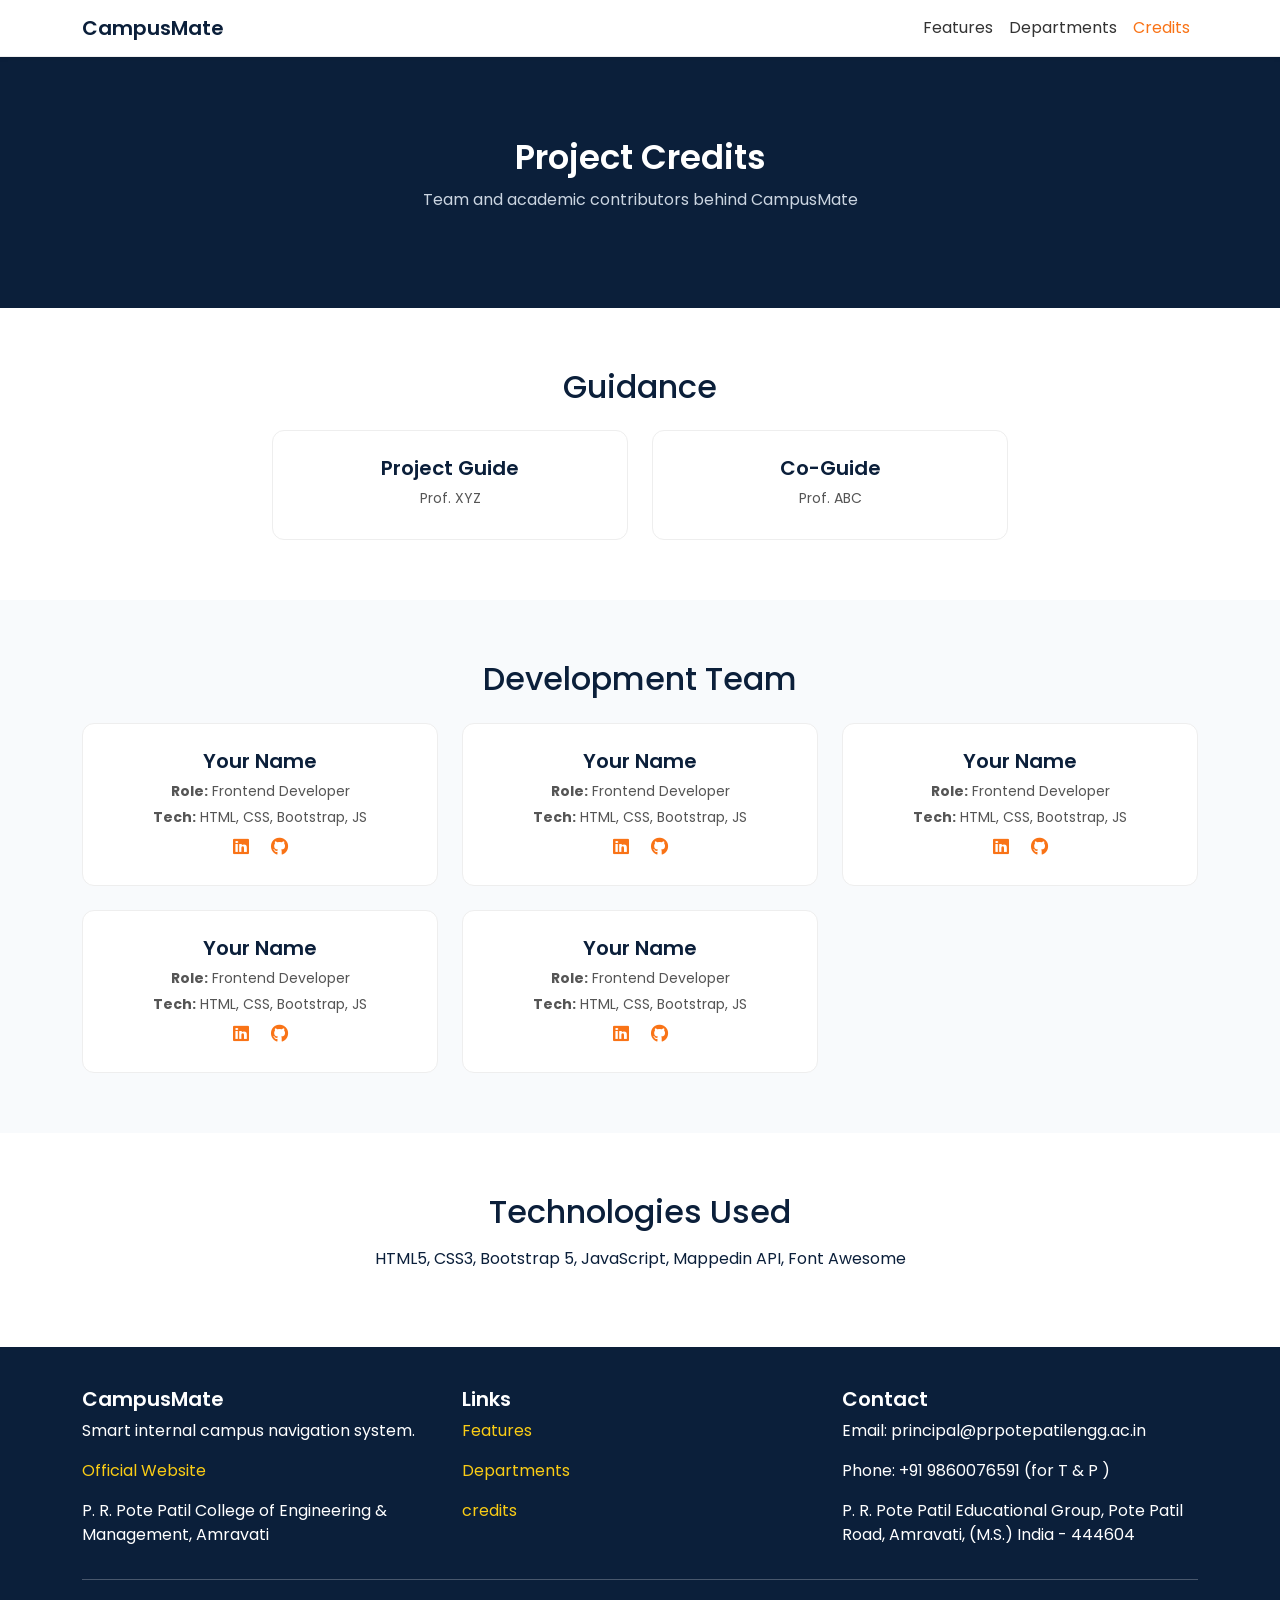
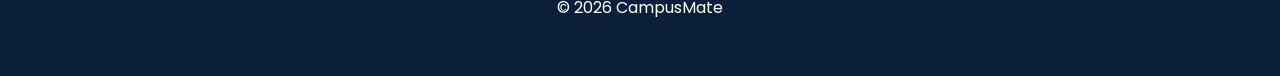
==== credits.html @ b36b7049 "updated" ====
<!DOCTYPE html>
<html lang="en">
<head>
  <meta charset="UTF-8">
  <title>Credits – CampusMate</title>
  <meta name="viewport" content="width=device-width, initial-scale=1">

  <!-- Bootstrap -->
  <link href="https://cdn.jsdelivr.net/npm/bootstrap@5.3.8/dist/css/bootstrap.min.css" rel="stylesheet">

  <!-- Font -->
  <link href="https://fonts.googleapis.com/css2?family=Poppins:wght@300;400;500;600&display=swap" rel="stylesheet">

  <!-- Icons -->
  <link href="https://cdnjs.cloudflare.com/ajax/libs/font-awesome/6.5.1/css/all.min.css" rel="stylesheet">

  <!-- Use SAME CSS as index -->
  <link rel="stylesheet" href="css\credits.css">
</head>

<body>

<!-- NAVBAR -->
<nav class="navbar navbar-expand-lg shadow-sm">
  <div class="container">
    <a class="navbar-brand" href="index.html">CampusMate</a>

    <button class="navbar-toggler" data-bs-toggle="collapse" data-bs-target="#navMenu">
      <span class="navbar-toggler-icon"></span>
    </button>

    <div class="collapse navbar-collapse" id="navMenu">
      <ul class="navbar-nav ms-auto">
        <li class="nav-item"><a class="nav-link" href="index.html#features">Features</a></li>
        <li class="nav-item"><a class="nav-link" href="index.html#engineering">Departments</a></li>
        <li class="nav-item"><a class="nav-link active" href="credits.html">Credits</a></li>
      </ul>
    </div>
  </div>
</nav>

<!-- HERO -->
<section class="hero text-center">
  <div class="container">
    <h1>Project Credits</h1>
    <p>Team and academic contributors behind CampusMate</p>
  </div>
</section>

<!-- GUIDE SECTION -->
<section class="section light">
  <div class="container text-center">
    <h2 class="mb-4">Guidance</h2>

    <div class="row justify-content-center g-4">

      <div class="col-md-4">
        <div class="card-box">
          <h5>Project Guide</h5>
          <p>Prof. XYZ</p>
        </div>
      </div>

      <div class="col-md-4">
        <div class="card-box">
          <h5>Co-Guide</h5>
          <p>Prof. ABC</p>
        </div>
      </div>

    </div>
  </div>
</section>

<!-- TEAM SECTION -->
<section class="section">
  <div class="container text-center">
    <h2 class="mb-4">Development Team</h2>

    <div class="row g-4">

      <!-- MEMBER -->
      <div class="col-md-4">
        <div class="card-box">
          <h5>Your Name</h5>
          <p><strong>Role:</strong> Frontend Developer</p>
          <p><strong>Tech:</strong> HTML, CSS, Bootstrap, JS</p>

          <div class="mt-2">
            <a href="#" class="me-2"><i class="fa-brands fa-linkedin"></i></a>
            <a href="#"><i class="fa-brands fa-github"></i></a>
          </div>
        </div>
      </div>

      <div class="col-md-4">
        <div class="card-box">
          <h5>Your Name</h5>
          <p><strong>Role:</strong> Frontend Developer</p>
          <p><strong>Tech:</strong> HTML, CSS, Bootstrap, JS</p>

          <div class="mt-2">
            <a href="#" class="me-2"><i class="fa-brands fa-linkedin"></i></a>
            <a href="#"><i class="fa-brands fa-github"></i></a>
          </div>
        </div>
      </div>

      <div class="col-md-4">
        <div class="card-box">
          <h5>Your Name</h5>
          <p><strong>Role:</strong> Frontend Developer</p>
          <p><strong>Tech:</strong> HTML, CSS, Bootstrap, JS</p>

          <div class="mt-2">
            <a href="#" class="me-2"><i class="fa-brands fa-linkedin"></i></a>
            <a href="#"><i class="fa-brands fa-github"></i></a>
          </div>
        </div>
      </div>

      <div class="col-md-4">
        <div class="card-box">
          <h5>Your Name</h5>
          <p><strong>Role:</strong> Frontend Developer</p>
          <p><strong>Tech:</strong> HTML, CSS, Bootstrap, JS</p>

          <div class="mt-2">
            <a href="#" class="me-2"><i class="fa-brands fa-linkedin"></i></a>
            <a href="#"><i class="fa-brands fa-github"></i></a>
          </div>
        </div>
      </div>

      <div class="col-md-4">
        <div class="card-box">
          <h5>Your Name</h5>
          <p><strong>Role:</strong> Frontend Developer</p>
          <p><strong>Tech:</strong> HTML, CSS, Bootstrap, JS</p>

          <div class="mt-2">
            <a href="#" class="me-2"><i class="fa-brands fa-linkedin"></i></a>
            <a href="#"><i class="fa-brands fa-github"></i></a>
          </div>
        </div>
      </div>

      <!-- ADD MORE MEMBERS SAME WAY -->

    </div>
  </div>
</section>

<!-- TECHNOLOGIES -->
<section class="section light">
  <div class="container text-center">
    <h2 class="mb-3">Technologies Used</h2>

    <p>
      HTML5, CSS3, Bootstrap 5, JavaScript, Mappedin API, Font Awesome
    </p>
  </div>
</section>

<!-- FOOTER -->
<footer class="footer">
  <div class="container">
    <div class="row text-center text-md-start">

      <div class="col-md-4">
        <h5>CampusMate</h5>
        <p>Smart internal campus navigation system.</p>
        <p><a href="https://prpotepatilengg.ac.in/" target="_blank" rel="noopener noreferrer">Official Website</a></p>
        <p>P. R. Pote Patil College of Engineering & Management, Amravati</p>
      </div>

      <div class="col-md-4">
        <h5>Links</h5>
        <p><a href="#features">Features</a></p>
        <p><a href="#engineering">Departments</a></p>
        <p><a href="credits.html" target="_blank">credits</a></p>

      </div>

      <div class="col-md-4">
        <h5>Contact</h5>
        <p>Email: principal@prpotepatilengg.ac.in</p>
        <p>Phone: +91 9860076591 (for T & P )</p>
        <p>P. R. Pote Patil Educational Group, Pote Patil Road, Amravati, (M.S.) India - 444604</p>
      </div>

    </div>

    <hr>
    <p class="text-center">© 2026 CampusMate</p>
  </div>
</footer>

<script src="https://cdn.jsdelivr.net/npm/bootstrap@5.3.8/dist/js/bootstrap.bundle.min.js"></script>

</body>
</html>
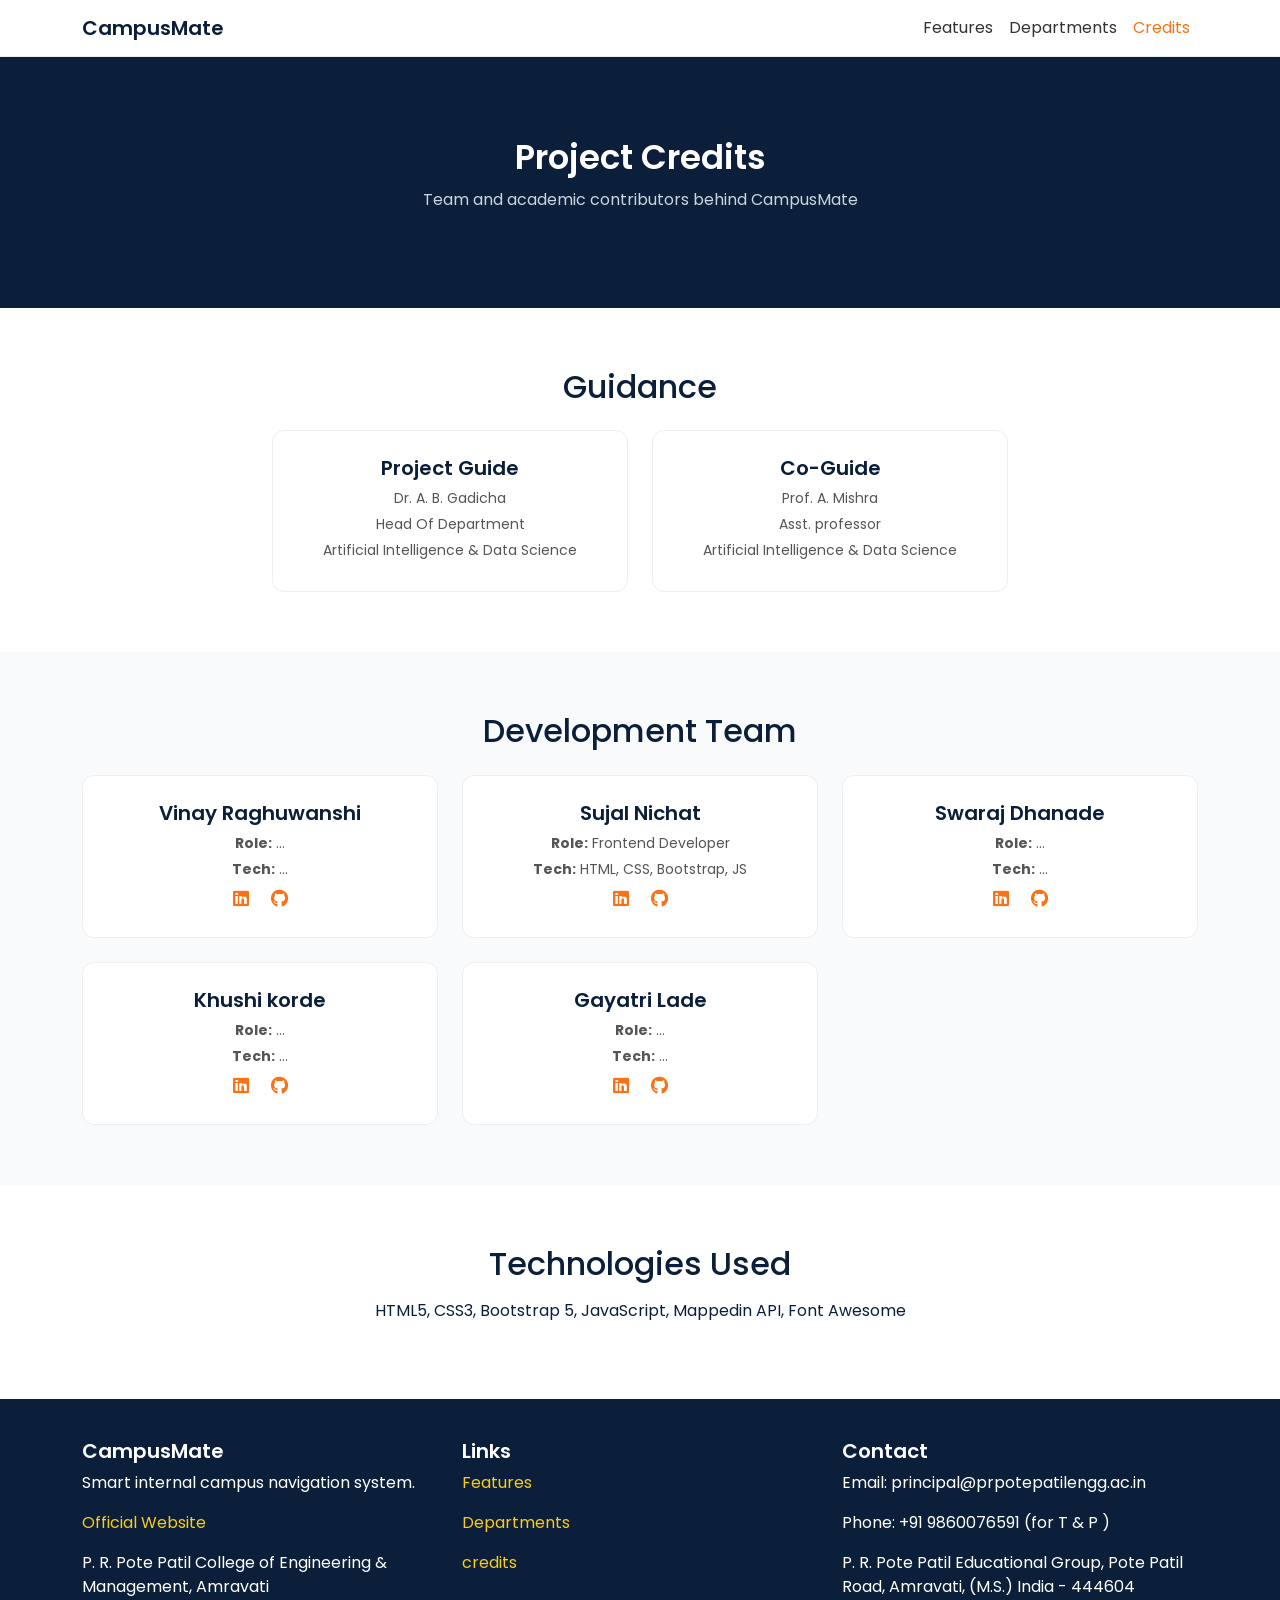
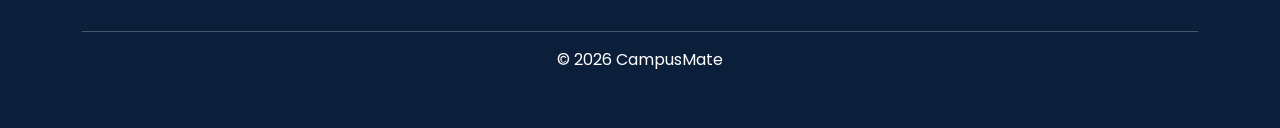
==== commit 75eeccfb: "responsive update" ====
--- a/credits.html
+++ b/credits.html
@@ -54,17 +54,22 @@
 
     <div class="row justify-content-center g-4">
 
-      <div class="col-md-4">
+      <div class="col-6 col-md-4">
         <div class="card-box">
           <h5>Project Guide</h5>
-          <p>Prof. XYZ</p>
-        </div>
-      </div>
-
-      <div class="col-md-4">
+          <p>Dr. A. B. Gadicha</p>
+          <p>Head Of Department</p>
+          <p>Artificial Intelligence & Data Science</p>
+        </div>
+      </div>
+
+      <div class="col-6 col-md-4">
         <div class="card-box">
           <h5>Co-Guide</h5>
-          <p>Prof. ABC</p>
+          <p>Prof. A. Mishra</p>
+          <p>Asst. professor</p>
+          <p>Artificial Intelligence & Data Science</p>
+          
         </div>
       </div>
 
@@ -80,63 +85,63 @@
     <div class="row g-4">
 
       <!-- MEMBER -->
-      <div class="col-md-4">
-        <div class="card-box">
-          <h5>Your Name</h5>
+      <div class="col-6 col-md-4">
+        <div class="card-box">
+          <h5>Vinay Raghuwanshi</h5>
+          <p><strong>Role:</strong> ... </p>
+          <p><strong>Tech:</strong> ...</p>
+
+          <div class="mt-2">
+            <a href="#" class="me-2"><i class="fa-brands fa-linkedin"></i></a>
+            <a href="#"><i class="fa-brands fa-github"></i></a>
+          </div>
+        </div>
+      </div>
+
+      <div class="col-6 col-md-4">
+        <div class="card-box">
+          <h5>Sujal Nichat</h5>
           <p><strong>Role:</strong> Frontend Developer</p>
-          <p><strong>Tech:</strong> HTML, CSS, Bootstrap, JS</p>
-
-          <div class="mt-2">
-            <a href="#" class="me-2"><i class="fa-brands fa-linkedin"></i></a>
-            <a href="#"><i class="fa-brands fa-github"></i></a>
-          </div>
-        </div>
-      </div>
-
-      <div class="col-md-4">
-        <div class="card-box">
-          <h5>Your Name</h5>
-          <p><strong>Role:</strong> Frontend Developer</p>
-          <p><strong>Tech:</strong> HTML, CSS, Bootstrap, JS</p>
-
-          <div class="mt-2">
-            <a href="#" class="me-2"><i class="fa-brands fa-linkedin"></i></a>
-            <a href="#"><i class="fa-brands fa-github"></i></a>
-          </div>
-        </div>
-      </div>
-
-      <div class="col-md-4">
-        <div class="card-box">
-          <h5>Your Name</h5>
-          <p><strong>Role:</strong> Frontend Developer</p>
-          <p><strong>Tech:</strong> HTML, CSS, Bootstrap, JS</p>
-
-          <div class="mt-2">
-            <a href="#" class="me-2"><i class="fa-brands fa-linkedin"></i></a>
-            <a href="#"><i class="fa-brands fa-github"></i></a>
-          </div>
-        </div>
-      </div>
-
-      <div class="col-md-4">
-        <div class="card-box">
-          <h5>Your Name</h5>
-          <p><strong>Role:</strong> Frontend Developer</p>
-          <p><strong>Tech:</strong> HTML, CSS, Bootstrap, JS</p>
-
-          <div class="mt-2">
-            <a href="#" class="me-2"><i class="fa-brands fa-linkedin"></i></a>
-            <a href="#"><i class="fa-brands fa-github"></i></a>
-          </div>
-        </div>
-      </div>
-
-      <div class="col-md-4">
-        <div class="card-box">
-          <h5>Your Name</h5>
-          <p><strong>Role:</strong> Frontend Developer</p>
-          <p><strong>Tech:</strong> HTML, CSS, Bootstrap, JS</p>
+          <p><strong>Tech:</strong> HTML, CSS, Bootstrap, JS </p>
+
+          <div class="mt-2">
+            <a href="https://www.linkedin.com/in/sujal-nichat-1811sn/" target="_blank" class="me-2"><i class="fa-brands fa-linkedin"></i></a>
+            <a href="https://github.com/Sujalnichat18" target="_blank"><i class="fa-brands fa-github"></i></a>
+          </div>
+        </div>
+      </div>
+
+      <div class="col-6 col-md-4">
+        <div class="card-box">
+          <h5>Swaraj Dhanade</h5>
+          <p><strong>Role:</strong> ... </p>
+          <p><strong>Tech:</strong> ...</p>
+
+          <div class="mt-2">
+            <a href="#" class="me-2"><i class="fa-brands fa-linkedin"></i></a>
+            <a href="#"><i class="fa-brands fa-github"></i></a>
+          </div>
+        </div>
+      </div>
+
+      <div class="col-6 col-md-4">
+        <div class="card-box">
+          <h5>Khushi korde</h5>
+          <p><strong>Role:</strong> ... </p>
+          <p><strong>Tech:</strong> ...</p>
+
+          <div class="mt-2">
+            <a href="#" class="me-2"><i class="fa-brands fa-linkedin"></i></a>
+            <a href="#"><i class="fa-brands fa-github"></i></a>
+          </div>
+        </div>
+      </div>
+
+      <div class="col-6 col-md-4">
+        <div class="card-box">
+          <h5>Gayatri Lade</h5>
+          <p><strong>Role:</strong> ... </p>
+          <p><strong>Tech:</strong> ...</p>
 
           <div class="mt-2">
             <a href="#" class="me-2"><i class="fa-brands fa-linkedin"></i></a>
@@ -167,14 +172,14 @@
   <div class="container">
     <div class="row text-center text-md-start">
 
-      <div class="col-md-4">
+      <div class="col-6 col-md-4">
         <h5>CampusMate</h5>
         <p>Smart internal campus navigation system.</p>
         <p><a href="https://prpotepatilengg.ac.in/" target="_blank" rel="noopener noreferrer">Official Website</a></p>
         <p>P. R. Pote Patil College of Engineering & Management, Amravati</p>
       </div>
 
-      <div class="col-md-4">
+      <div class="col-6 col-md-4">
         <h5>Links</h5>
         <p><a href="#features">Features</a></p>
         <p><a href="#engineering">Departments</a></p>
@@ -182,7 +187,7 @@
 
       </div>
 
-      <div class="col-md-4">
+      <div class="col-6 col-md-4">
         <h5>Contact</h5>
         <p>Email: principal@prpotepatilengg.ac.in</p>
         <p>Phone: +91 9860076591 (for T & P )</p>
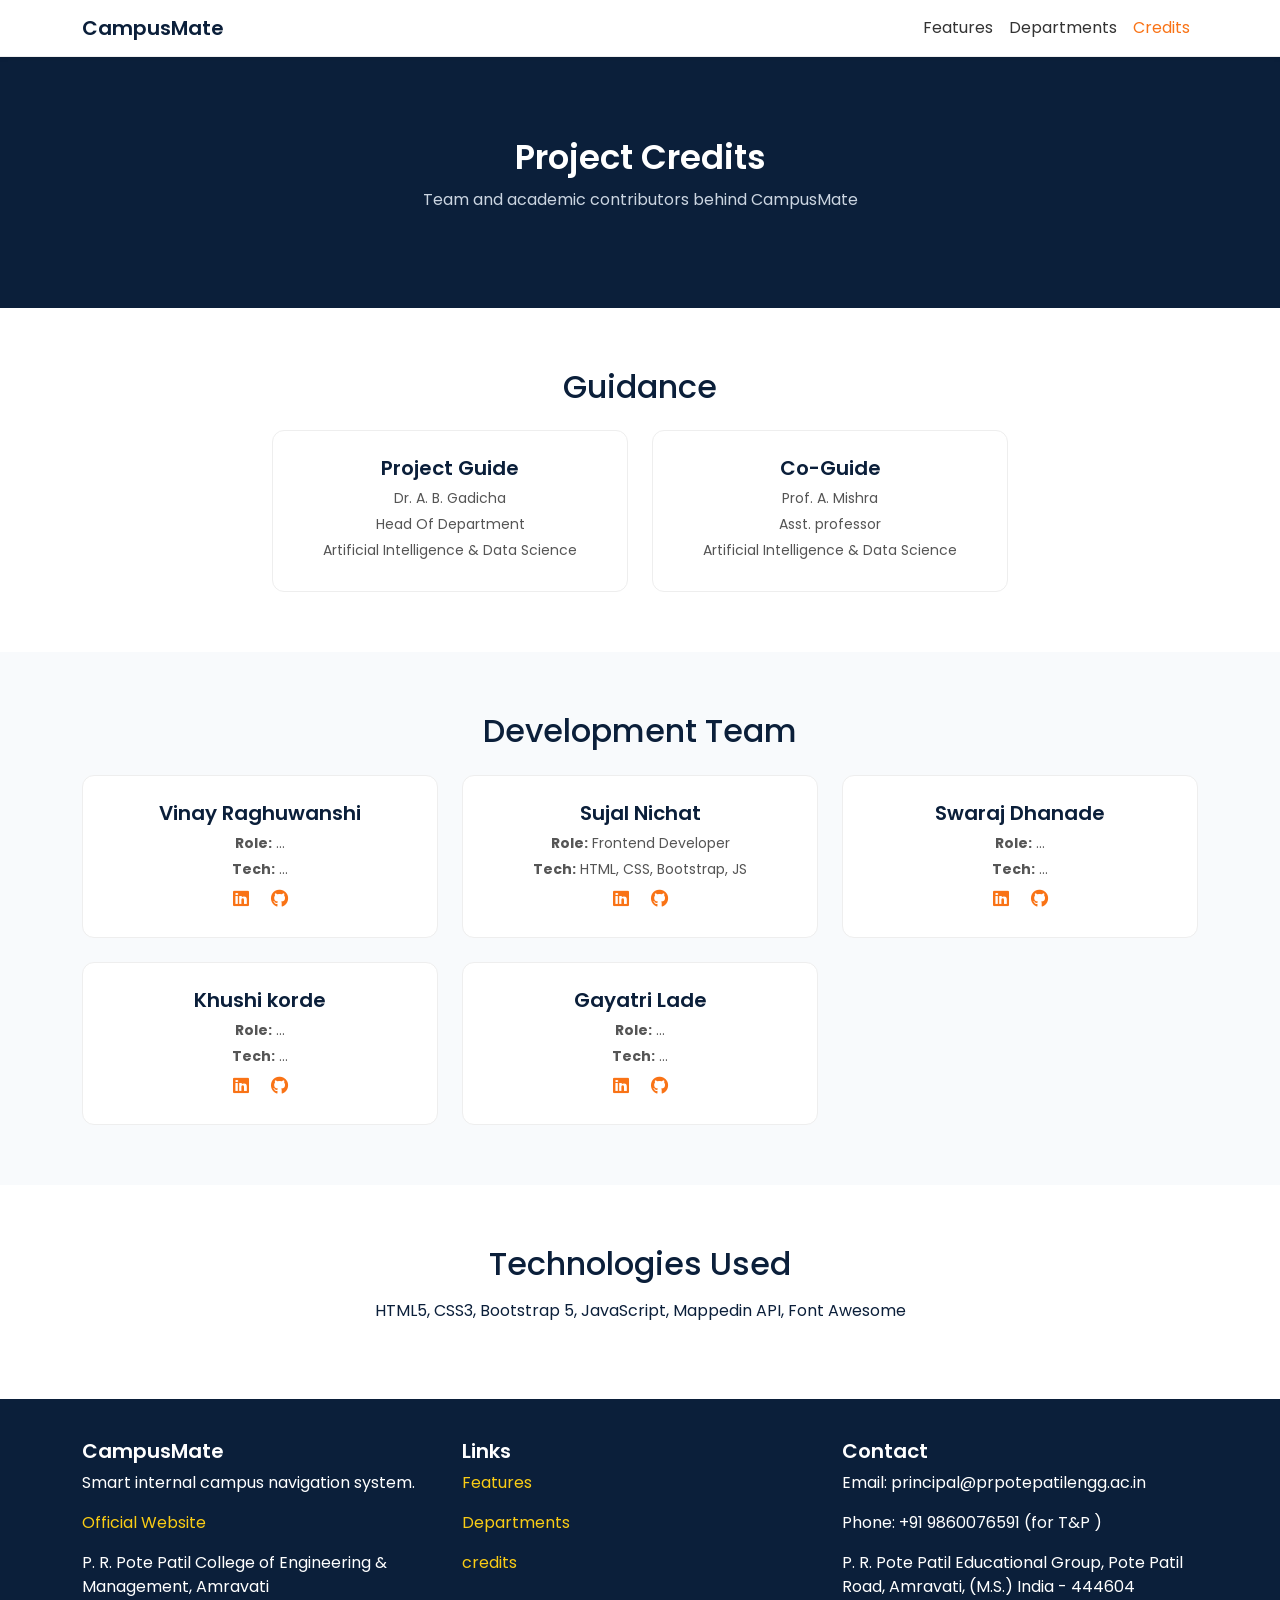
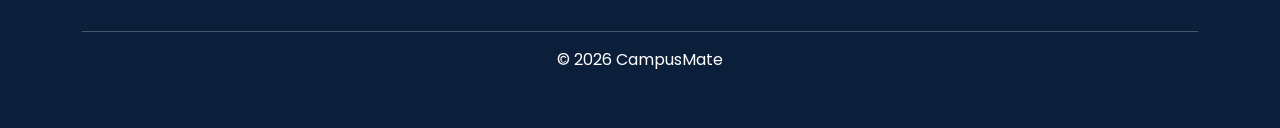
==== commit c6d3d5c4: "changes for responsive design mobile view" ====
--- a/credits.html
+++ b/credits.html
@@ -190,7 +190,7 @@
       <div class="col-6 col-md-4">
         <h5>Contact</h5>
         <p>Email: principal@prpotepatilengg.ac.in</p>
-        <p>Phone: +91 9860076591 (for T & P )</p>
+        <p>Phone: +91 9860076591 (for T&P )</p>
         <p>P. R. Pote Patil Educational Group, Pote Patil Road, Amravati, (M.S.) India - 444604</p>
       </div>
 
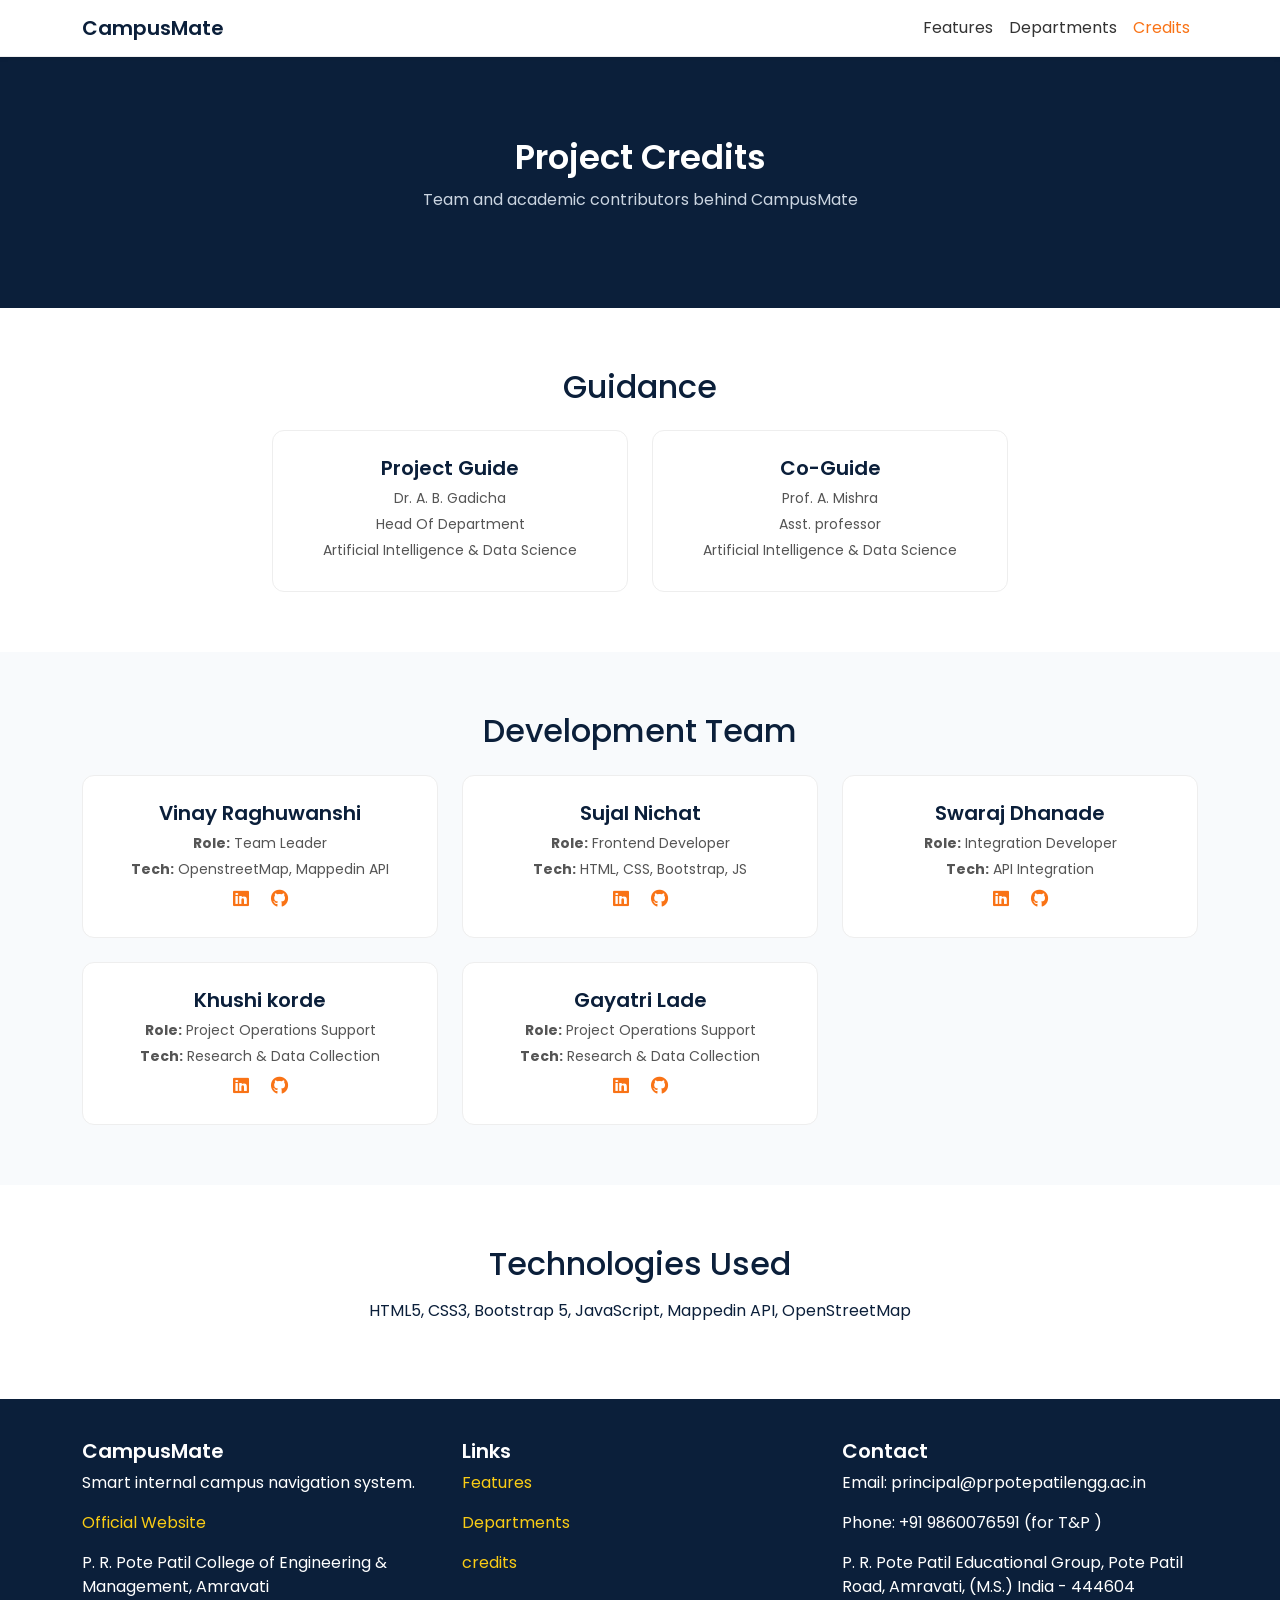
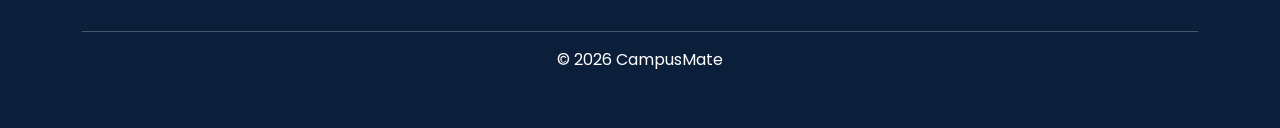
==== commit 52e01bff: "update in credits" ====
--- a/credits.html
+++ b/credits.html
@@ -88,8 +88,8 @@
       <div class="col-6 col-md-4">
         <div class="card-box">
           <h5>Vinay Raghuwanshi</h5>
-          <p><strong>Role:</strong> ... </p>
-          <p><strong>Tech:</strong> ...</p>
+          <p><strong>Role:</strong> Team Leader </p>
+          <p><strong>Tech:</strong> OpenstreetMap, Mappedin API</p>
 
           <div class="mt-2">
             <a href="#" class="me-2"><i class="fa-brands fa-linkedin"></i></a>
@@ -114,8 +114,8 @@
       <div class="col-6 col-md-4">
         <div class="card-box">
           <h5>Swaraj Dhanade</h5>
-          <p><strong>Role:</strong> ... </p>
-          <p><strong>Tech:</strong> ...</p>
+          <p><strong>Role:</strong> Integration Developer </p>
+          <p><strong>Tech:</strong> API Integration</p>
 
           <div class="mt-2">
             <a href="#" class="me-2"><i class="fa-brands fa-linkedin"></i></a>
@@ -127,8 +127,8 @@
       <div class="col-6 col-md-4">
         <div class="card-box">
           <h5>Khushi korde</h5>
-          <p><strong>Role:</strong> ... </p>
-          <p><strong>Tech:</strong> ...</p>
+          <p><strong>Role:</strong> Project Operations Support </p>
+          <p><strong>Tech:</strong> Research & Data Collection</p>
 
           <div class="mt-2">
             <a href="#" class="me-2"><i class="fa-brands fa-linkedin"></i></a>
@@ -140,8 +140,8 @@
       <div class="col-6 col-md-4">
         <div class="card-box">
           <h5>Gayatri Lade</h5>
-          <p><strong>Role:</strong> ... </p>
-          <p><strong>Tech:</strong> ...</p>
+          <p><strong>Role:</strong> Project Operations Support </p>
+          <p><strong>Tech:</strong> Research & Data Collection </p>
 
           <div class="mt-2">
             <a href="#" class="me-2"><i class="fa-brands fa-linkedin"></i></a>
@@ -162,7 +162,7 @@
     <h2 class="mb-3">Technologies Used</h2>
 
     <p>
-      HTML5, CSS3, Bootstrap 5, JavaScript, Mappedin API, Font Awesome
+      HTML5, CSS3, Bootstrap 5, JavaScript, Mappedin API, OpenStreetMap
     </p>
   </div>
 </section>
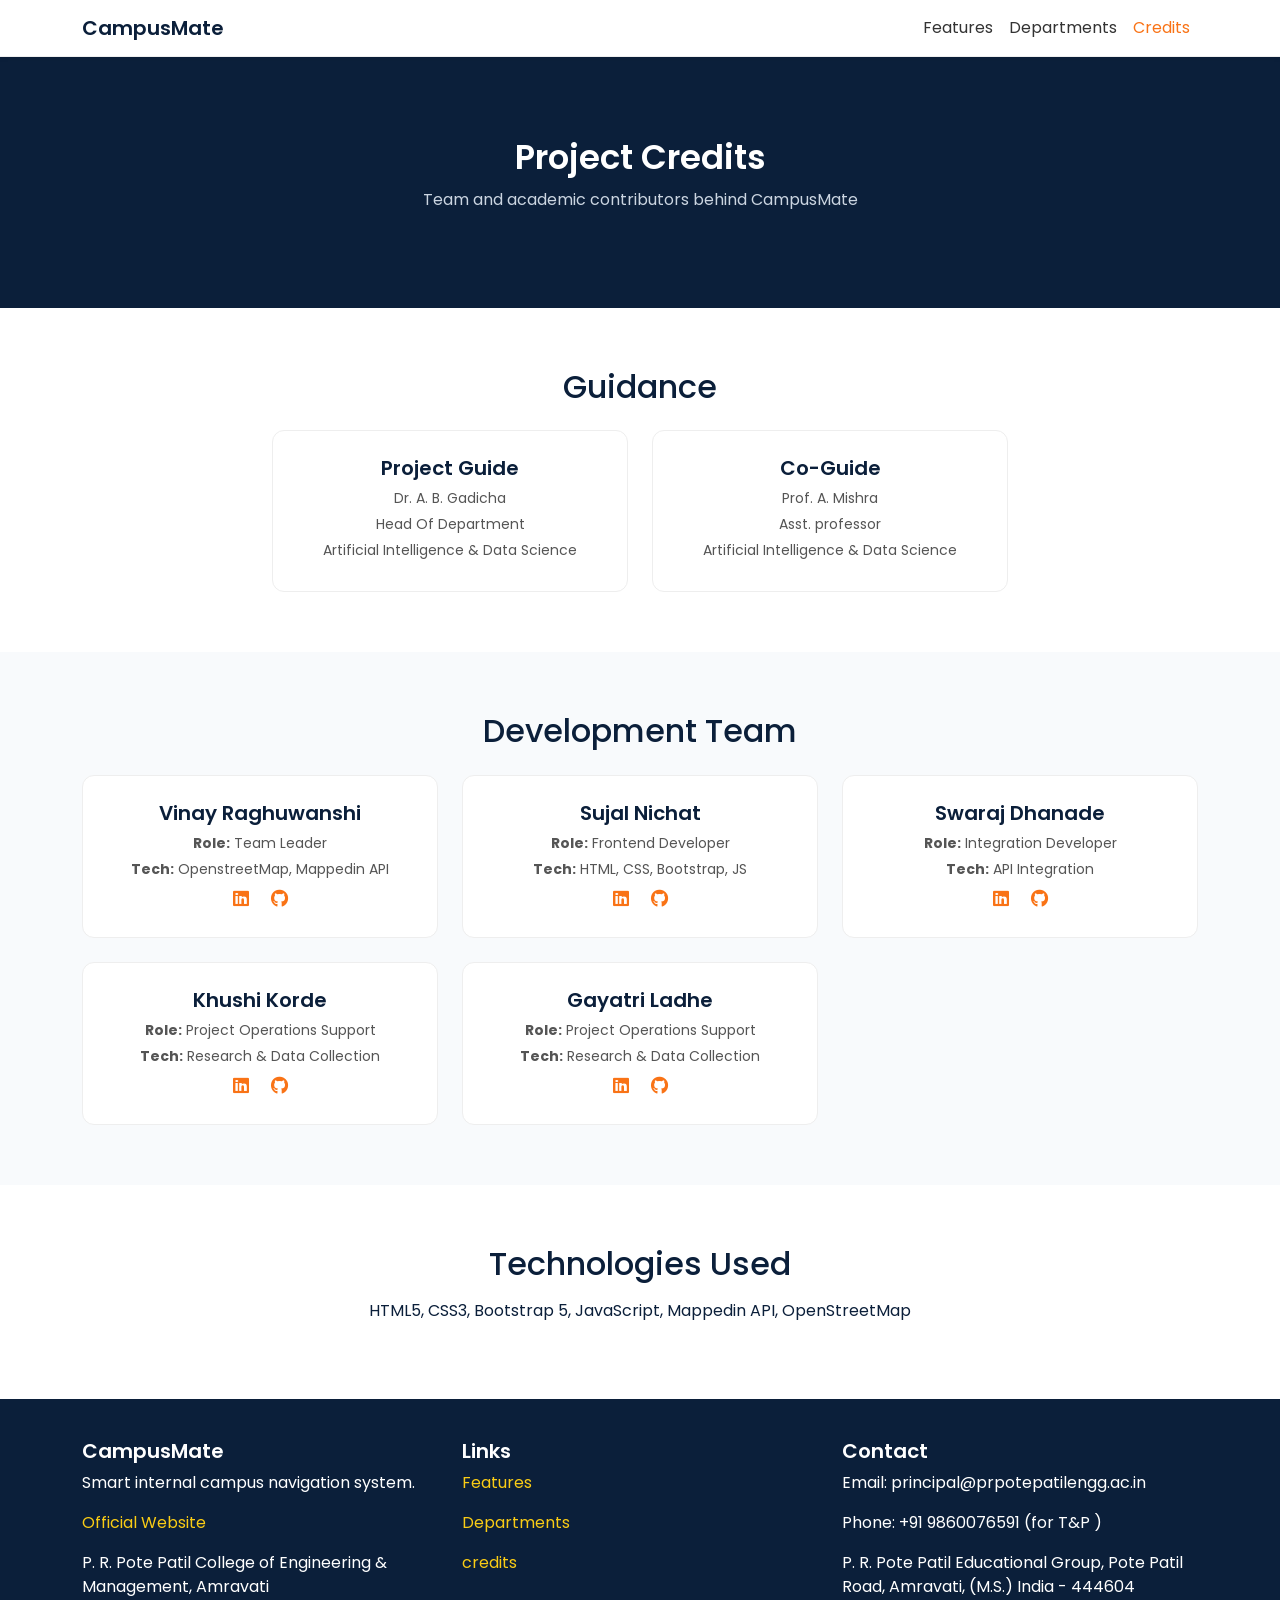
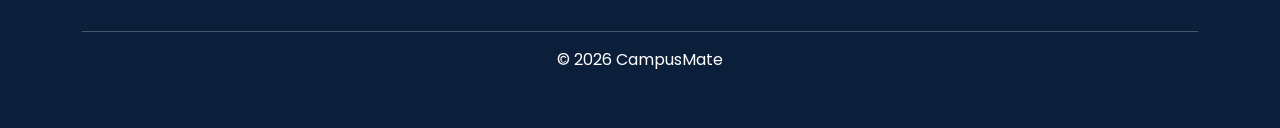
==== commit 401f2ef5: "updated mapping section" ====
--- a/credits.html
+++ b/credits.html
@@ -126,7 +126,7 @@
 
       <div class="col-6 col-md-4">
         <div class="card-box">
-          <h5>Khushi korde</h5>
+          <h5>Khushi Korde</h5>
           <p><strong>Role:</strong> Project Operations Support </p>
           <p><strong>Tech:</strong> Research & Data Collection</p>
 
@@ -139,7 +139,7 @@
 
       <div class="col-6 col-md-4">
         <div class="card-box">
-          <h5>Gayatri Lade</h5>
+          <h5>Gayatri Ladhe</h5>
           <p><strong>Role:</strong> Project Operations Support </p>
           <p><strong>Tech:</strong> Research & Data Collection </p>
 
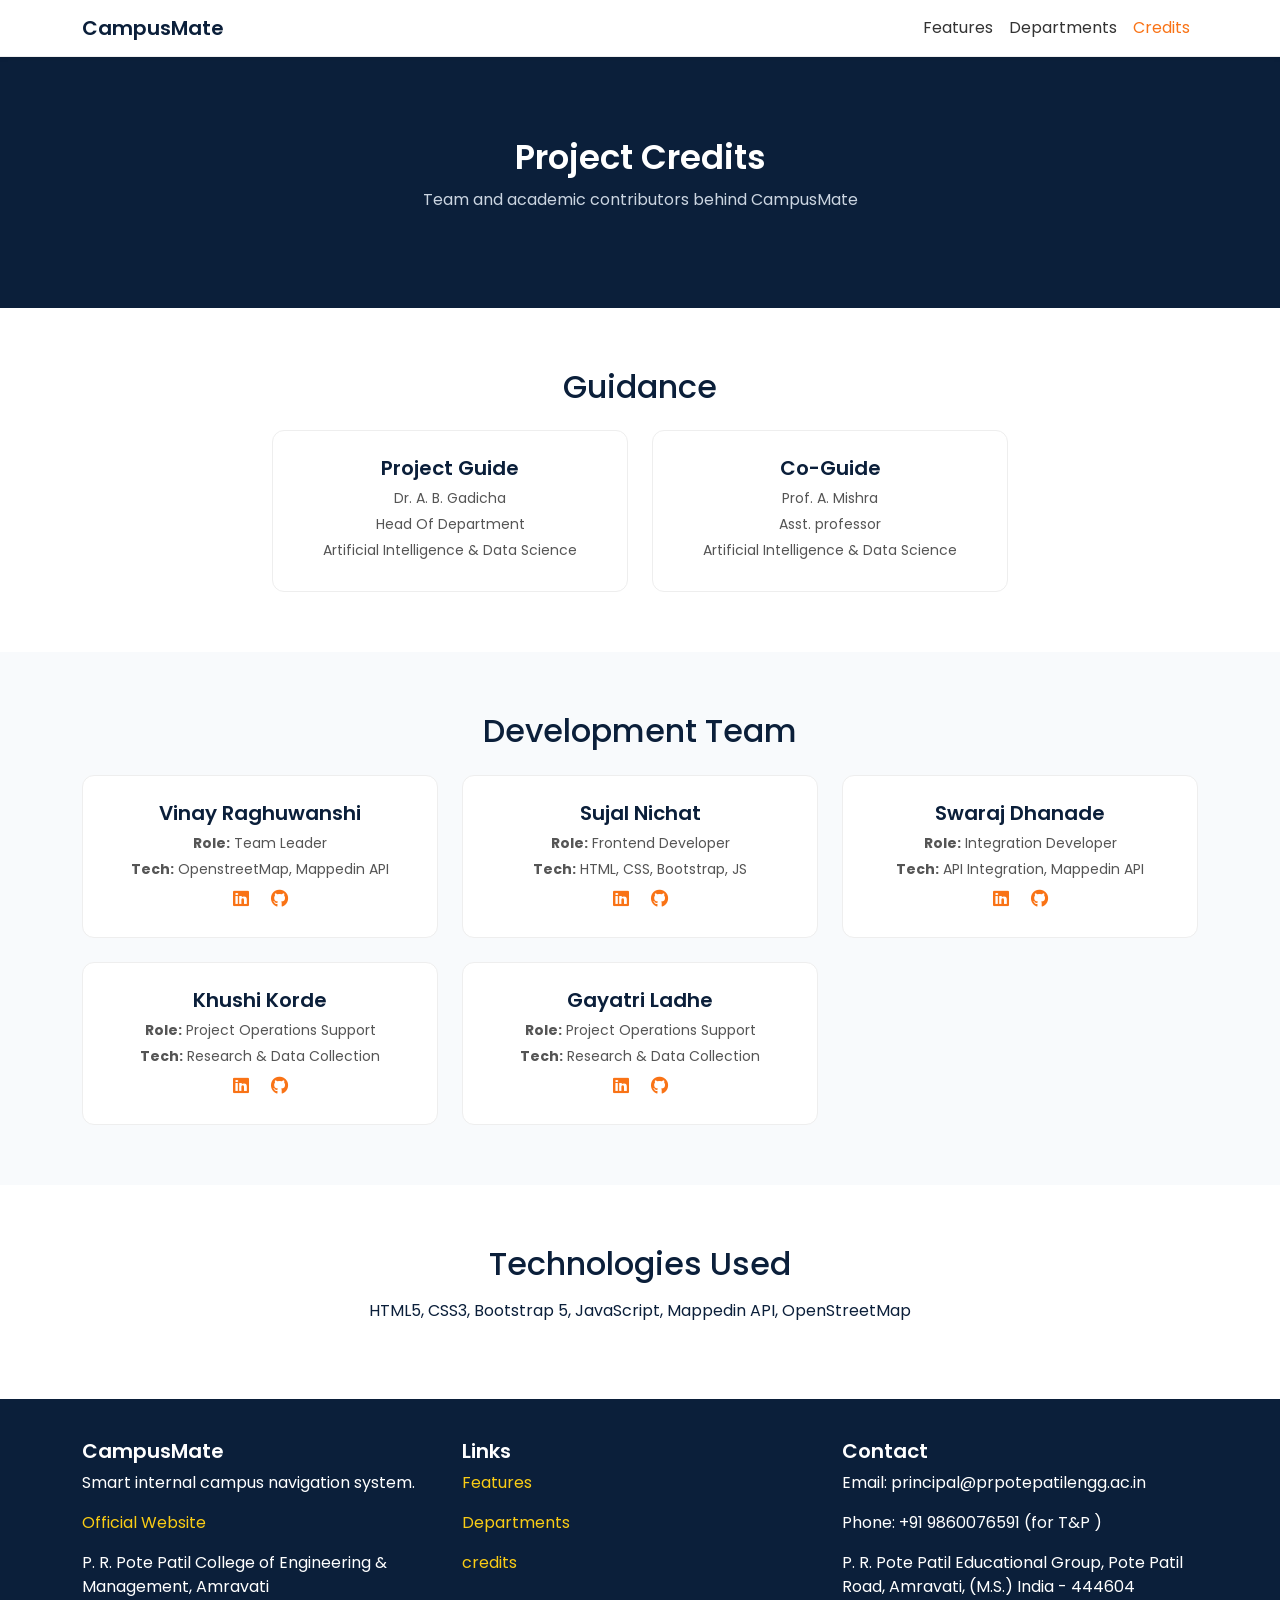
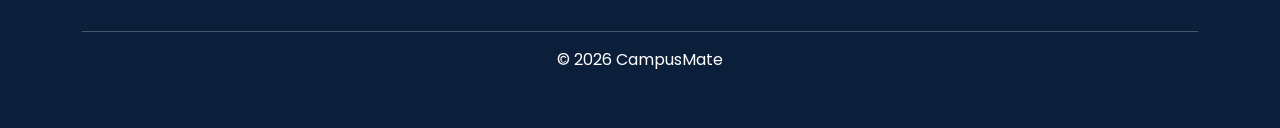
==== commit 89318ed9: "credits" ====
--- a/credits.html
+++ b/credits.html
@@ -115,7 +115,7 @@
         <div class="card-box">
           <h5>Swaraj Dhanade</h5>
           <p><strong>Role:</strong> Integration Developer </p>
-          <p><strong>Tech:</strong> API Integration</p>
+          <p><strong>Tech:</strong> API Integration, Mappedin API </p>
 
           <div class="mt-2">
             <a href="#" class="me-2"><i class="fa-brands fa-linkedin"></i></a>
